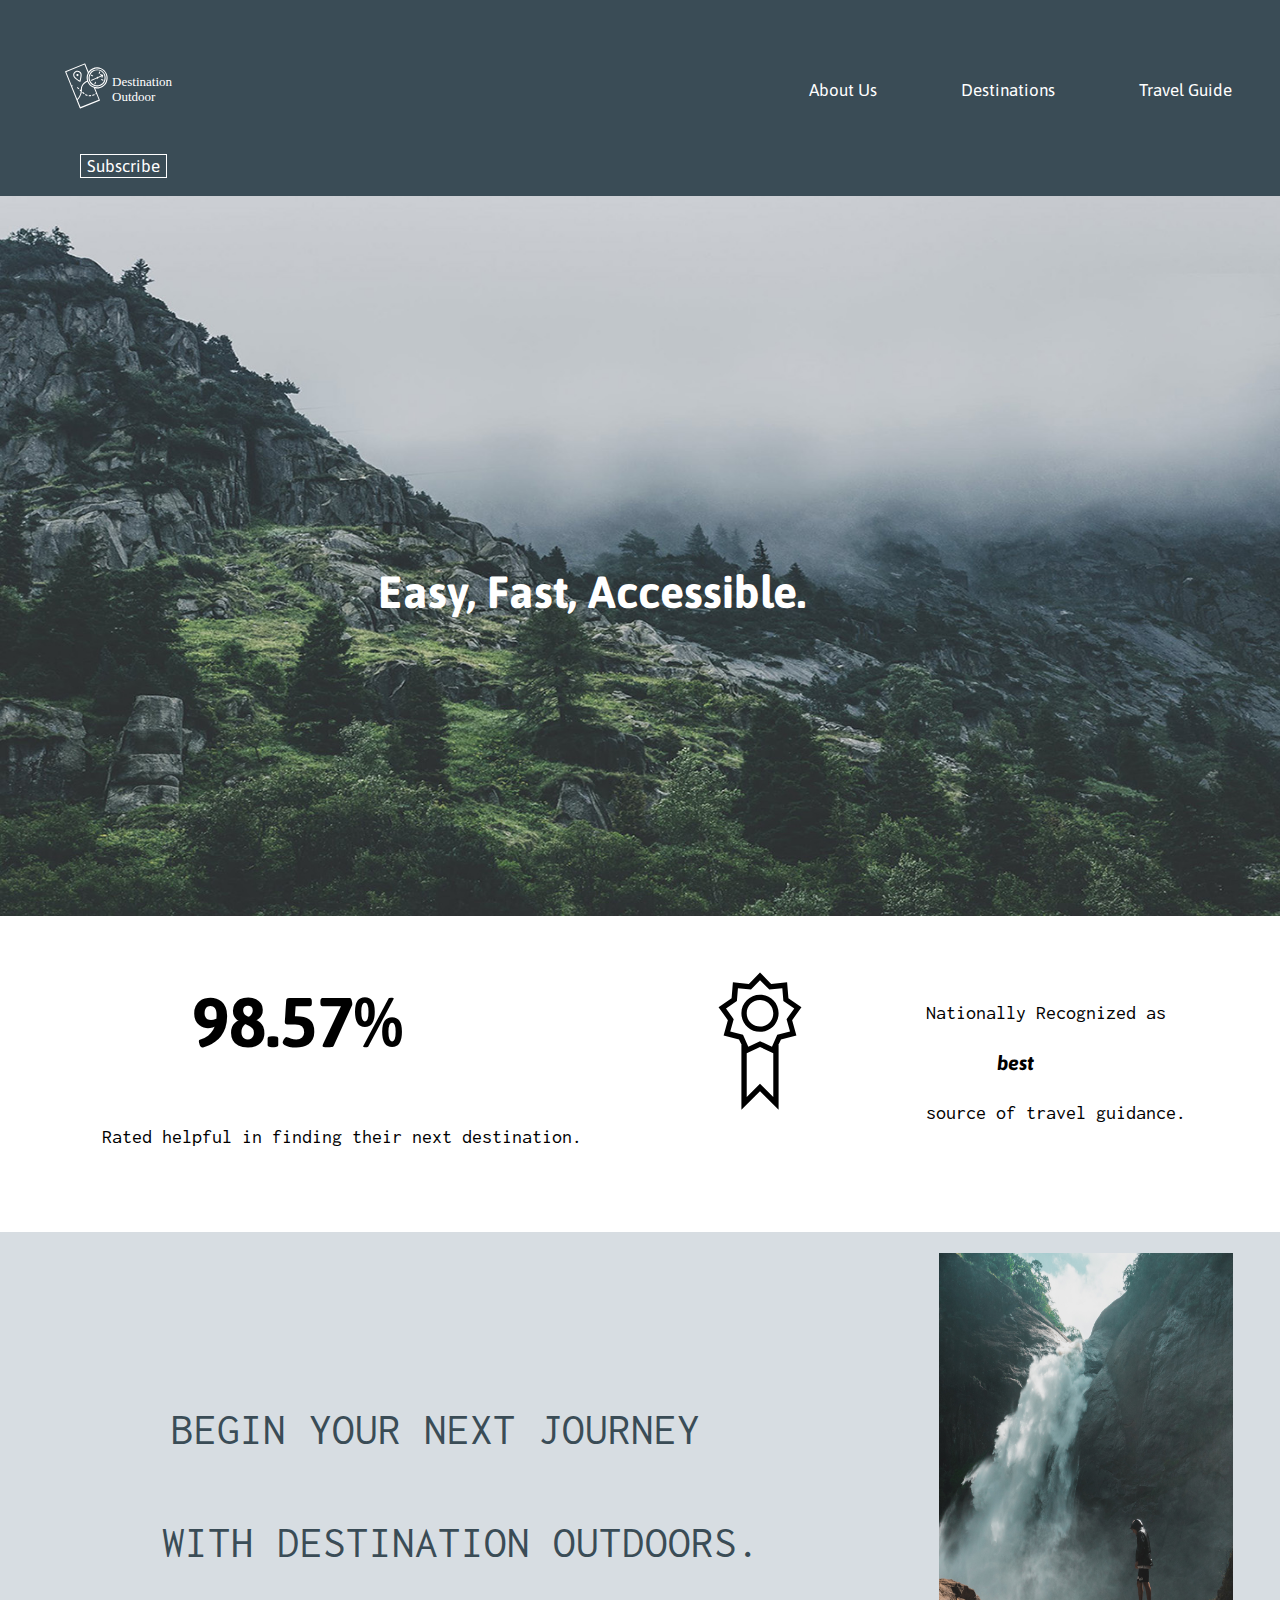
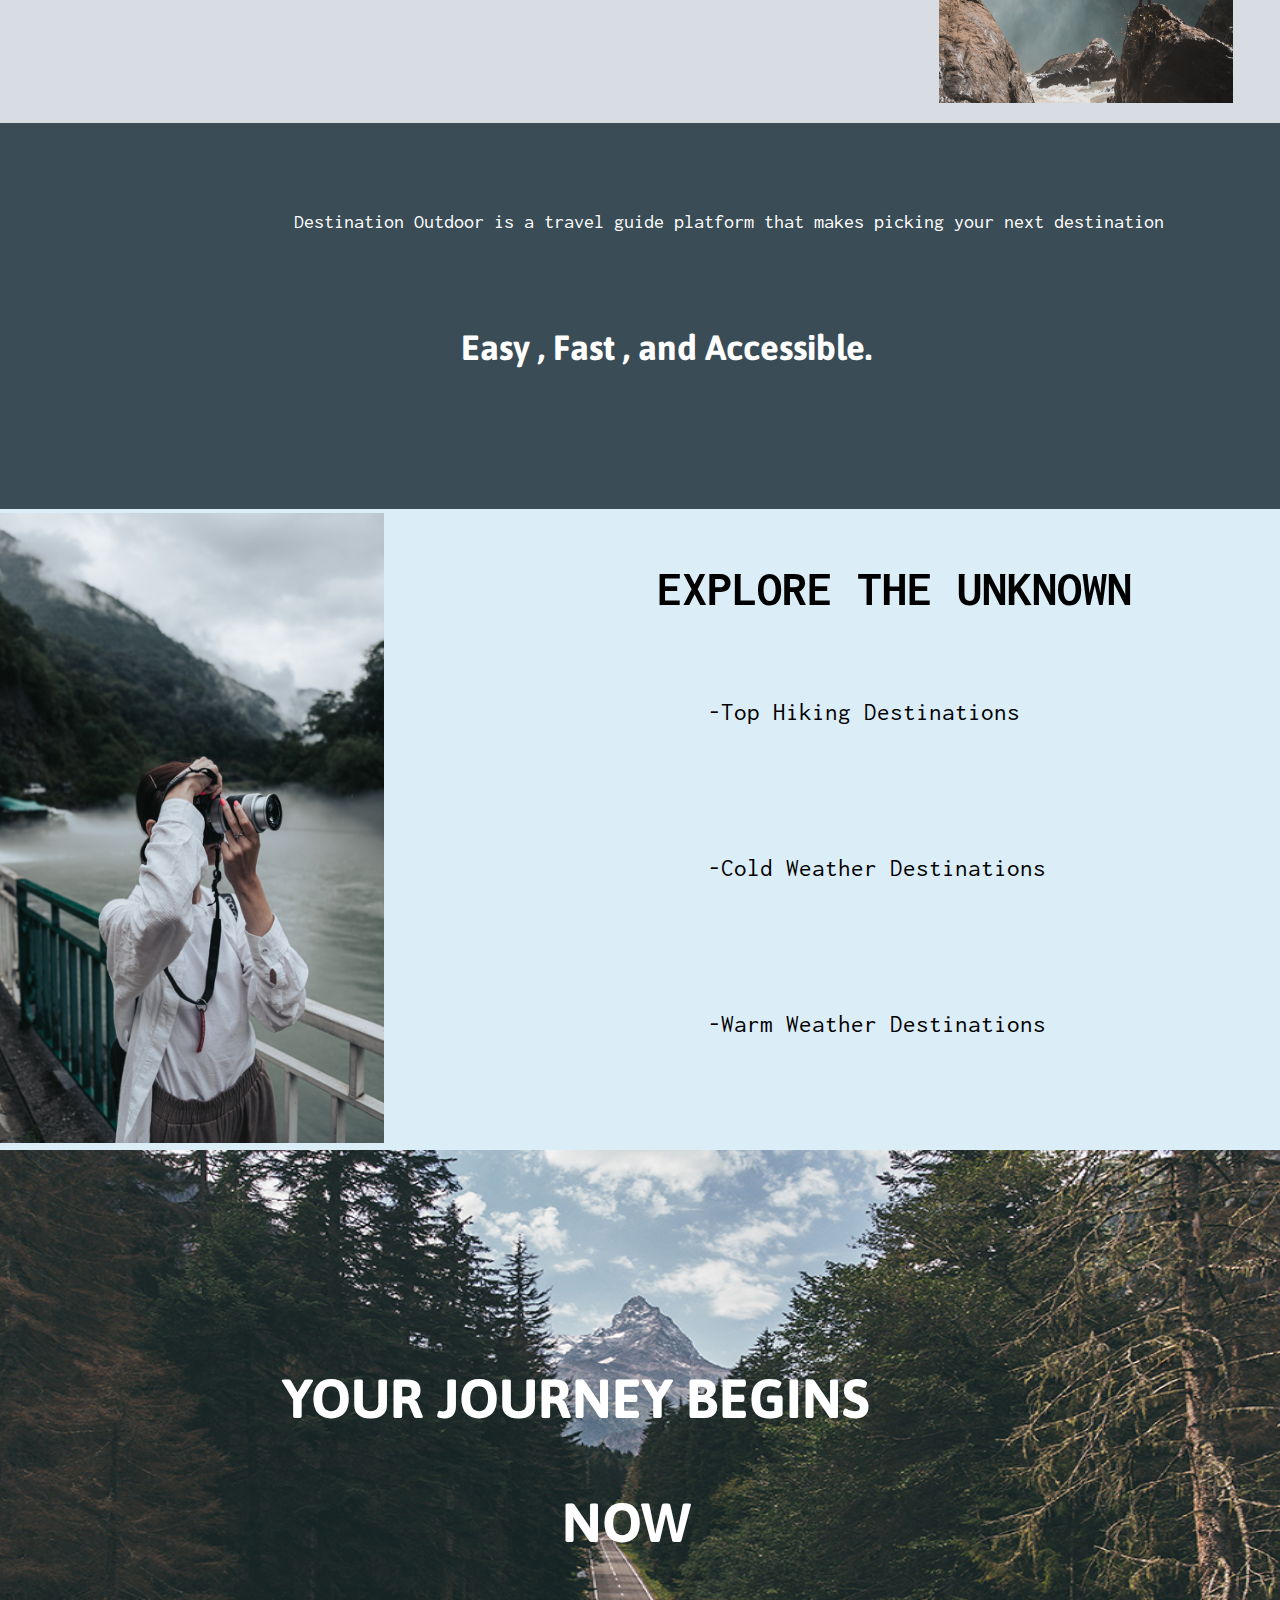
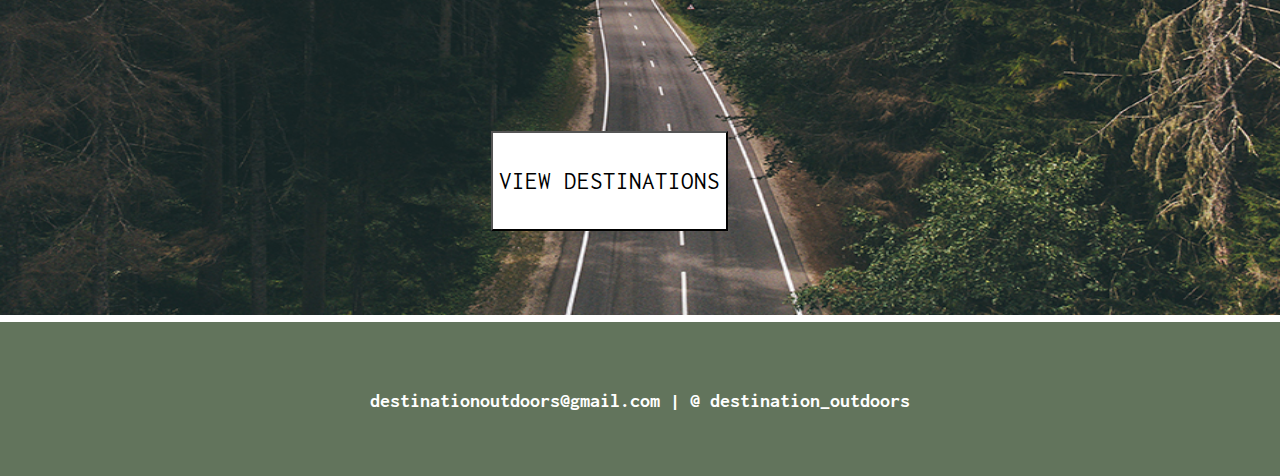
==== index.html @ 37fa3731 "Initial commit" ====
<!DOCTYPE html>
<html>
  <body>
<head>
    <meta charset="UTF-8"> 
    <title>Destination Outdoor</title>
    <link rel="stylesheet" href="style.css" type="text/css">
    <meta name="INDEX" content="INDEX,FOLLOW">
    <meta name="description" content="Lehigh University DES 070 Web Design I">
    <meta name="viewport" content="width=device-width, initial-scale=1">
    <link rel="shortcut icon" href="favicon.ico" type="image/x-icon">
    <link rel="icon" href="favicon.ico" type="image/x-icon">

    <link rel="preconnect" href="https://fonts.googleapis.com"> 
    <link rel="preconnect" href="https://fonts.gstatic.com" crossorigin> 
    <link href="https://fonts.googleapis.com/css2?family=Asap:wght@500&display=swap" rel="stylesheet">

    <link rel="preconnect" href="https://fonts.googleapis.com"> 
    <link rel="preconnect" href="https://fonts.gstatic.com" crossorigin> 
    <link href="https://fonts.googleapis.com/css2?family=Asap:wght@500&family=Inconsolata:wght@200;300;400&display=swap" rel="stylesheet">


</head>
<div class= "parental">
  <div class="nav-text">
    <nav>
    <ul>
  <img class="logo-img" src="img/LOGO_MAIN.svg" width="130" height="130" ALT="align box" ALIGN=CENTER > 
  <li class="About"></li><a href="#">About Us</a>
<a href="#">Destinations</a>
<a href="#">Travel Guide</a>
<a href="#"><button>Subscribe</button></a>
</ul>
</nav>
</div>
<div class="image">
  <img src="img/background_idk.jpg" class="hope">
<div class="text"><b>Easy, Fast, Accessible.</b>
</div>
</div>
<div class="white">
<div class="left">
<div class="percent"><h1>98.57%</h1></div>
<div class="type1">Rated helpful in finding their next destination.</div>
</div>
</div>
<div class="white2">
<div class="right">
<div class="ribbon">
  <img src="img/award_homepage.svg">
</div>
</div>

</div>
<div class="white3">
  <div class="superright">
  <div class="type3">
<p>Nationally Recognized as</p> 
</div>
<div class="type4">
<b><i>best</i></b>
</div>
<div class="type5">
<p>source of travel guidance.</p>
</div>
  
  </div>
  
  </div>
  <div class="phase5">
    <div class="positionguy2">
      <div class="fancytext">
   <p>BEGIN YOUR NEXT JOURNEY</p>
   </div>
   <div class="fancytext2">
  <p>WITH DESTINATION OUTDOORS.</p>
   </div>
  
   </div>
   

      </div>
      <div class="phase6">
        <div class="positionguy3">
          <div class="hiker">
            <img src="img/homefirstresize.jpg" class="ouch">
          </div>
        </div>
        
            </div>
   
            <div class="bluebar">
              <div class="positionguy1">
              <div class="type6">
              <p>Destination Outdoor is a travel guide platform that makes picking your next destination</p>
              </div>
              <div class="type7">
               <b>Easy , Fast , and Accessible. </b>
              </div>
               
              </div>
               
              </div>
  
  <div class="phase7">
<div class="manphoto">
<div class="actualpic" >
<img src="img/home_pic_threeresize.jpg" class="oop">
</div>
</div>

  </div>
  <div class="phase8">
  <div class="positionguy4">
  <div class="somemoretext">
<b>EXPLORE THE UNKNOWN</b>
  </div>
  <div class="somemoretext2">
    <p>-Top Hiking Destinations</p>
  </div>
  <div class="somemoretext3">
    <p>-Cold Weather Destinations</p>
  </div>
  <div class="somemoretext4">
    <p>-Warm Weather Destinations</p>
  </div>
  </div>
  </div>
  <div class="phase9">
    <img src="img/home_imagefourresize.jpg" class="thissucks">
  <div class="type9"><b>YOUR JOURNEY BEGINS</b>
  </div>
  <div class="type10"><b>NOW</b></div>
  <div class="type11">
    <a href="#"><button><p>VIEW DESTINATIONS</p></button></a>
  </div>
  </div>
  <div class="lastblock">
  <div class="positionguy5">
  <div class="lasttext">
    <b>destinationoutdoors@gmail.com | @ destination_outdoors</b>

  </div>
  </div>
  </div>

</div>

  






</body>
</html>
---- style.css ----
body{
  margin: 0;
    padding: 0;
    line-height: 1.5;
    }
    
/* Navigation */
.parental{
display: grid;
grid-template-columns: 1fr 1fr 1fr 1fr 1fr 1fr ;
grid-template-rows: .1fr .3fr .4fr .5fr .5fr .5fr .4fr .2fr  ;
}

.nav-text{
grid-column: 1/7;
background:#3A4C56;
}
.logo-img{
width: 10%;
height:10%;
padding-left: 2%;
}
.About{
padding-left: 40%;
list-style-type: none;
display: inline-block;



}
.nav-text button{
  font-family: 'Asap', sans-serif;
  font-size: 17px;
  color: #ffff;
  background-color: transparent;
  border: 1px solid #ffff;
}
li,a{
  font-family: 'Asap', sans-serif;
  font-size: 17px;
  color: #ffff;
  text-decoration: none;
  margin:2.5rem;
  
}
 ul li{
  display: inline-block;
  list-style-type: none;
 
}
/* Navigation END*/
.image{
  grid-column: 1/7;
 position: relative;
 
}
.hope{
width: 100vw;
height: 80vh;
position: relative;
left: 0px;
right: 0px;
z-index: -1;
}
.text{
  font-family: 'Asap', sans-serif;
  font-size: 45px;
  color: #ffff;
 position: absolute;
 top: 50%;
 bottom: 50%;
right: 37%;
padding-top:-10%;
}
.white{
background-color:#ffff;
grid-column: 1/4;
padding-bottom: 3%;
}
.left{
  color: black;
}
.percent{
  font-size: 35px;
  font-family:'Asap', sans-serif;
  padding-left: 30%;
}
.type1{
font-size: 20px;
font-family: 'Asap', sans-serif;
font-family: 'Inconsolata', monospace;
padding-left: 16%;

}
.white2{
  grid-column: 4/5;
}
.right{
  padding-top: 5%;
  padding-left: 10%;

}
.ribbon{
  width: 170px;
  height: 170px;
  padding-top: 11%;
  padding-left: 7%;
 
}
.white3{
  grid-column: 5/7;
}
.superright{
padding-top: 13%;
padding-left: 17%;
}
.type3{
  color: black;
 font-size: 20px;
font-family: 'Asap', sans-serif;
font-family: 'Inconsolata', monospace;

}
.type4{
  color: black;
  font-size: 20px;
  font-family: 'Asap', sans-serif;
  padding-left: 20%;

}
.type5{
  color: black;
 font-size: 20px;
font-family: 'Asap', sans-serif;
font-family: 'Inconsolata', monospace;
}

  .phase5{
  grid-column: 1/5;
  background-color: #D7DDE2;
  padding-bottom:1%;
  }
  .positionguy2{
    padding-top: 14%;
  }
  .fancytext{
color: #3A4C56;
font-size: 45px;
  font-family: 'Asap', sans-serif;
  font-family: 'Inconsolata', monospace;
  padding-left: 20%;

  }
 .fancytext2{
  color: #3A4C56;
  font-size: 45px;
    font-family: 'Asap', sans-serif;
    font-family: 'Inconsolata', monospace;
    padding-left: 19%;

 }
 .phase6{
grid-column: 5/7;
background-color: #D7DDE2;
 }
 .positionguy3{
max-height: 100%;
padding-top: 5%;


 }
 .ouch{
 height: 50vh;  
 width:23vw;
 padding-left: 20%;
 padding-bottom: 3%;
 }
 .bluebar{
  grid-column: 1/7;
  background-color: #3A4C56;
  padding-bottom:5%;
 }
 .positionguy1{
  color: #ffff;
  
  
 }
 .type6{
 padding-left: 23%;
 padding-top: 5%;
 font-size: 20px;
 font-family: 'Asap', sans-serif;
 font-family: 'Inconsolata', monospace;
  
 }
 .type7{
  padding-left: 36%;
  padding-top: 5%;
  font-size: 35px;
  font-family: 'Asap', sans-serif;
  }
  .phase7{
  grid-column: 1/3;
  background-color: #DBEDF7;
  padding-top: 1%;
  }

 .oop{
height:70vh;
width: 30vw;
 
 }
 .phase8{
background-color: #DBEDF7;
grid-column: 3/7;
 }
 .positionguy4{
padding-top: 5%;

 }
 .somemoretext{
  font-size: 50px;
  font-family: 'Asap', sans-serif;
  font-family: 'Inconsolata', monospace;
  color: black;
  padding-left: 27%;
  padding-bottom: 5%;

 }
 .somemoretext2{
  font-size: 25px;
  font-family: 'Asap', sans-serif;
  font-family: 'Inconsolata', monospace;
  color: black;
  padding-left: 33%;
  padding-bottom: 8%;

 }
 .somemoretext3{
  font-size: 25px;
  font-family: 'Asap', sans-serif;
  font-family: 'Inconsolata', monospace;
  color: black;
  padding-left: 33%;
  padding-bottom: 8%;
  

 }
 .somemoretext4{
  font-size: 25px;
  font-family: 'Asap', sans-serif;
  font-family: 'Inconsolata', monospace;
  color: black;
  padding-left: 33%;


 }
 .phase9{
grid-column: 1/7;
position: relative;
 }
.thissucks{
    width: 100vw;
    height: 85vh;
    position: relative;
    left: 0px;
    right: 0px;
    z-index: -1;

}
.type9{
  font-family: 'Asap', sans-serif;
  font-size: 55px;
  color: #ffff;
 position: absolute;
 top: 27%;
 bottom: 50%;
right:32%;
padding-top:-10%;
}
.type10{
  font-family: 'Asap', sans-serif;
  font-size: 55px;
  color: #ffff;
 position: absolute;
 top: 43%;
 bottom: 50%;
right:46%;
padding-top:-10%;
}
.type11{
  font-family: 'Asap', sans-serif;
  font-size: 55px;
  color: #0000;
 position: absolute;
 top: 75%;
 bottom: 60%;
right:40%;
padding-top:-10%;
}
.phase9 button{
  font-family: 'Asap', sans-serif;
  font-family: 'Inconsolata', monospace;
  font-size: 25px;
  background-color: #ffff;
  height: 100px;
  

}
.lastblock{
  grid-column: 1/7;
background-color: #62745C;

}
.positionguy5{
text-align: center;
padding-top: 5%;

}
.lasttext{
  color:#ffff;
 font-size: 20px;
font-family: 'Asap', sans-serif;
font-family: 'Inconsolata', monospace;

}
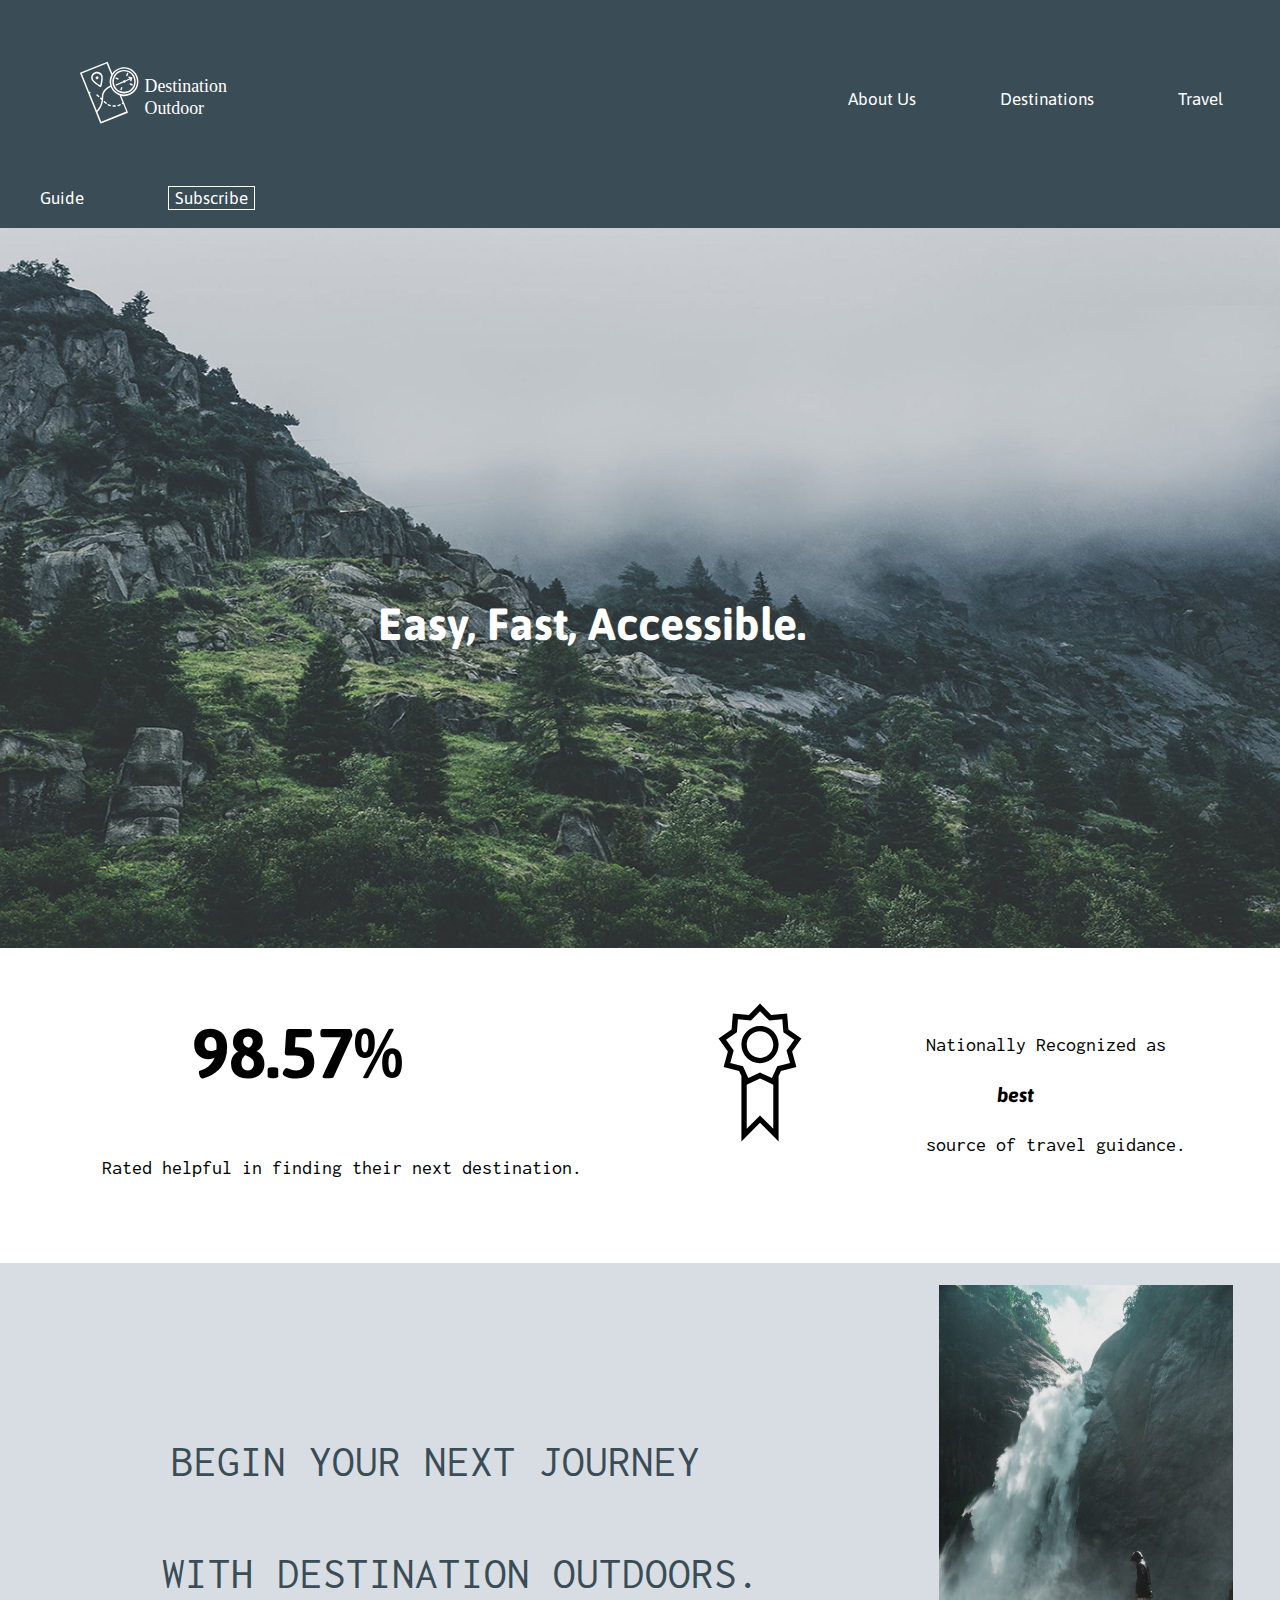
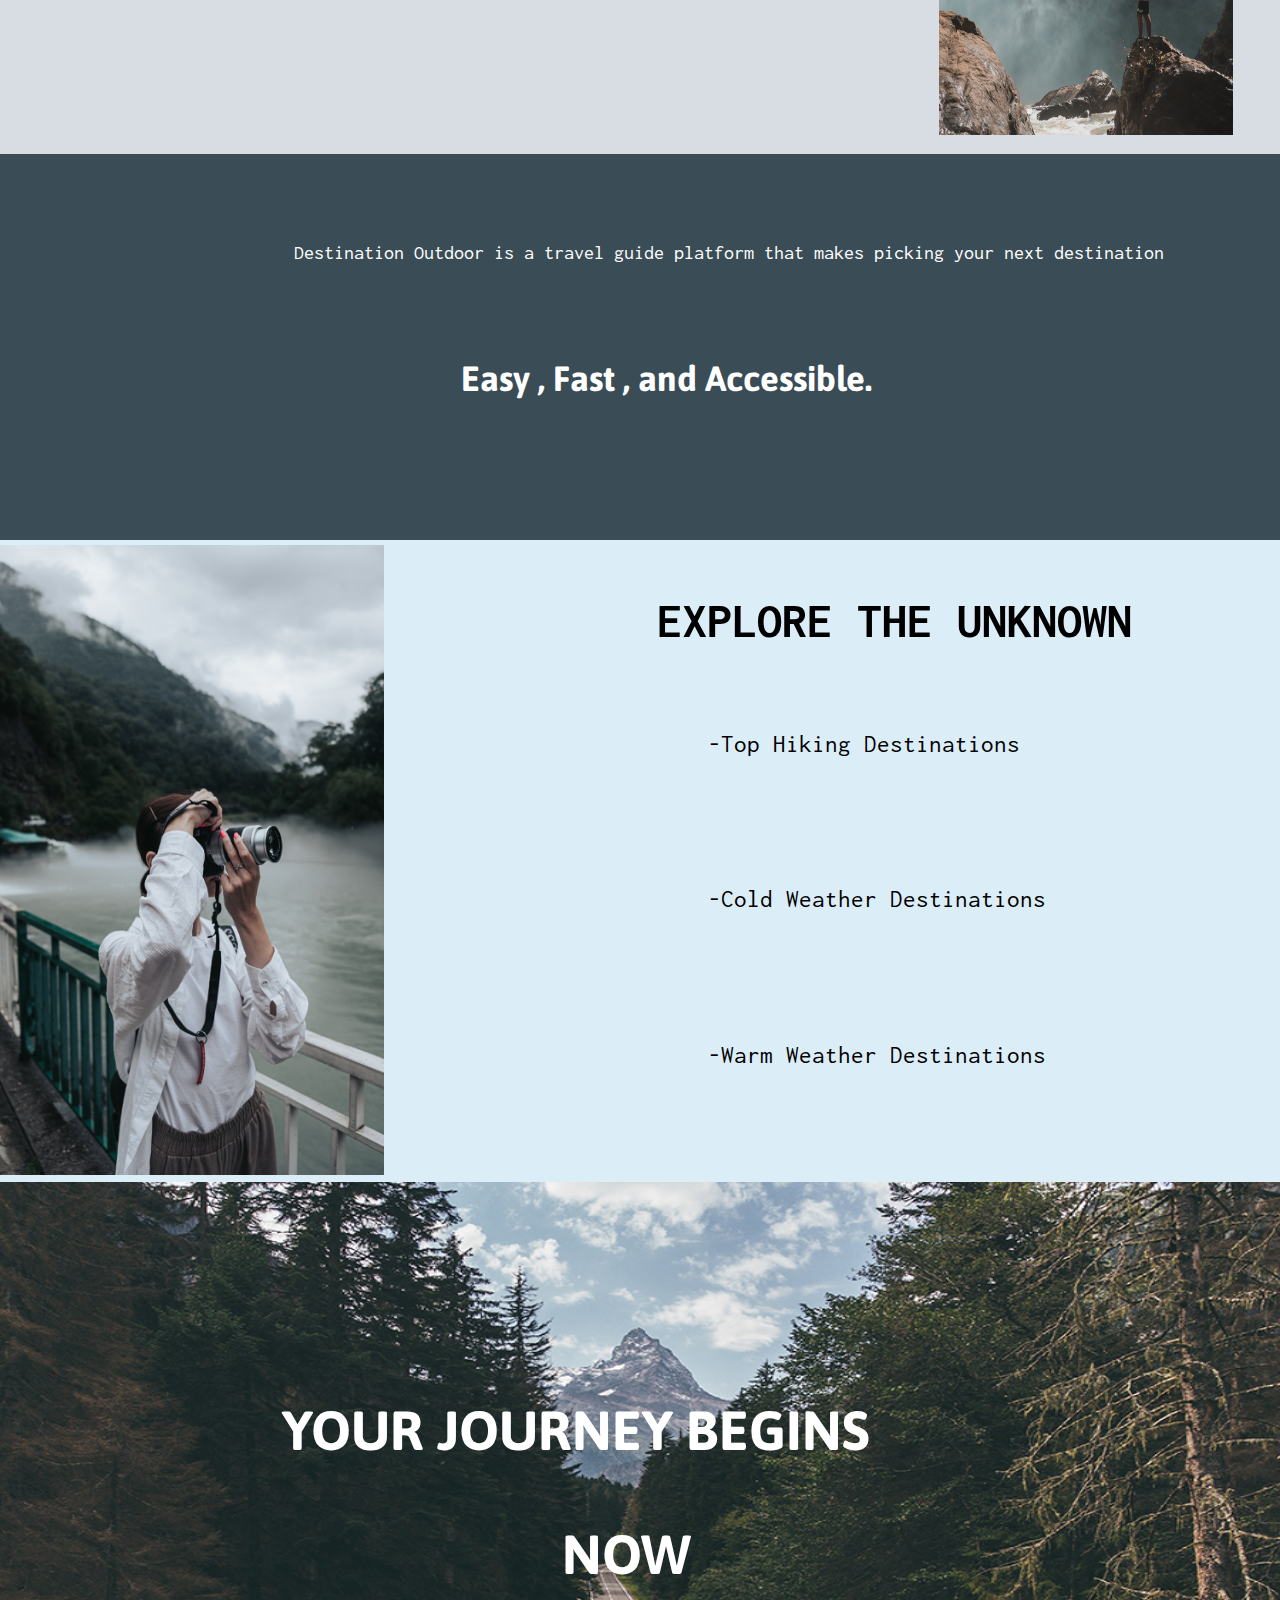
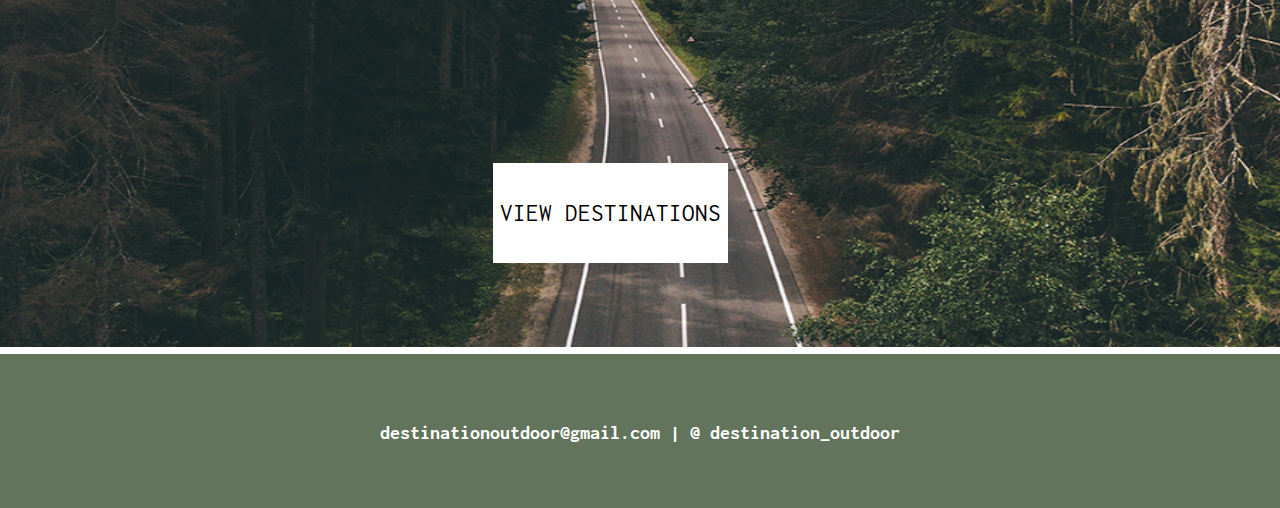
==== commit bf85a589: "changes1" ====
--- a/index.html
+++ b/index.html
@@ -25,11 +25,11 @@
   <div class="nav-text">
     <nav>
     <ul>
-  <img class="logo-img" src="img/LOGO_MAIN.svg" width="130" height="130" ALT="align box" ALIGN=CENTER > 
-  <li class="About"></li><a href="#">About Us</a>
-<a href="#">Destinations</a>
-<a href="#">Travel Guide</a>
-<a href="#"><button>Subscribe</button></a>
+  <a href="index.html"><img src=img/LOGO_MAIN.svg width="170" height="170" ALT="align box" ALIGN=CENTER > 
+  <li class="About"></li><a href="page2.html">About Us</a>
+<a href="page3.html">Destinations</a>
+<a href="page4.html">Travel Guide</a>
+<a href="zjw320@lehigh.edu"><button>Subscribe</button></a>
 </ul>
 </nav>
 </div>
@@ -132,13 +132,13 @@
   </div>
   <div class="type10"><b>NOW</b></div>
   <div class="type11">
-    <a href="#"><button><p>VIEW DESTINATIONS</p></button></a>
+    <a href="https://www.nationalgeographic.com/travel/article/best-of-the-world-2021"><button><p>VIEW DESTINATIONS</p></button></a>
   </div>
   </div>
   <div class="lastblock">
   <div class="positionguy5">
   <div class="lasttext">
-    <b>destinationoutdoors@gmail.com | @ destination_outdoors</b>
+    <b>destinationoutdoor@gmail.com | @ destination_outdoor</b>
 
   </div>
   </div>
--- a/style.css
+++ b/style.css
@@ -8,7 +8,7 @@
 .parental{
 display: grid;
 grid-template-columns: 1fr 1fr 1fr 1fr 1fr 1fr ;
-grid-template-rows: .1fr .3fr .4fr .5fr .5fr .5fr .4fr .2fr  ;
+grid-template-rows:.1fr .3fr .4fr .5fr .5fr .5fr .4fr .2fr  ;
 }
 
 .nav-text{
@@ -21,7 +21,7 @@
 padding-left: 2%;
 }
 .About{
-padding-left: 40%;
+padding-left: 35%;
 list-style-type: none;
 display: inline-block;
 
@@ -304,13 +304,14 @@
   font-size: 25px;
   background-color: #ffff;
   height: 100px;
+  border: 1px solid #ffff;
+  
   
 
 }
 .lastblock{
   grid-column: 1/7;
 background-color: #62745C;
-
 }
 .positionguy5{
 text-align: center;
@@ -323,4 +324,872 @@
 font-family: 'Asap', sans-serif;
 font-family: 'Inconsolata', monospace;
 
-}+}
+
+
+/* PAGE 2*/
+
+.parental2{
+  display: grid;
+  grid-template-columns: 1fr 1fr 1fr 1fr 1fr 1fr ;
+  grid-template-rows: .1fr .5fr .5fr .5fr .5fr .5fr .5fr .5fr .5fr;
+  }
+  .nav-two{
+    grid-column: 1/7;
+    background:#3A4C56;
+    }
+    .logo-cool{
+    width: 10%;
+    height:10%;
+    padding-left: 2%;
+    }
+    .Awesome{
+    padding-left: 35%;
+    list-style-type: none;
+    display: inline-block;
+    
+    
+    
+    }
+    .nav-two button{
+      font-family: 'Asap', sans-serif;
+      font-size: 17px;
+      color: #ffff;
+      background-color: transparent;
+      border: 1px solid #ffff;
+    }
+    li,a{
+      font-family: 'Asap', sans-serif;
+      font-size: 17px;
+      color: #ffff;
+      text-decoration: none;
+      margin:2.5rem;
+      
+    }
+     ul li{
+      display: inline-block;
+      list-style-type: none;
+     
+    }
+  
+.whitebox2{
+grid-column: 1/7;
+
+}
+.yoo{
+text-align: center;
+padding-top: 5%;
+color: black;
+font-size: 45px;
+padding-top: 7%;
+font-family: 'Asap', sans-serif;
+
+}
+.graybox2{
+grid-column: 1/6;
+background-color: #D7DDE2;
+
+}
+.cooltype{
+  font-family: 'Asap', sans-serif;
+  font-family: 'Inconsolata', monospace;
+  font-size: 35px;
+padding-top: 15%;
+}
+.ct1{
+text-align: center;
+
+}
+.ct2{
+  text-align: center;
+
+
+}
+.backpackdude{
+  padding-top: 2%;
+grid-column: 6/7;
+background-color: #D7DDE2;
+}
+.resize1{
+  width: 27vw;
+  height: 59vh;
+
+}
+.bob{
+  grid-column: 1/4;
+  background-color: #3A4C56;
+}
+.dude{
+padding-top: 1%;
+padding-left: 1%;
+}
+.resize2{
+  width: 35vw;
+  height: 40vh;
+
+}
+.bluenexttobob{
+grid-column: 4/7;  
+background-color: #3A4C56;
+text-align: center;
+padding-top: 13%;
+font-family: 'Asap', sans-serif;
+font-family: 'Inconsolata', monospace;
+}
+.typo2{
+  color: #ffff;
+  font-size: 25px;
+
+
+
+}
+.wordone{
+grid-column: 1/3;
+
+}
+.ideaicon{
+width: 150px;
+height:150px;
+padding-left: 30%;
+padding-top: 5%;
+}
+.idea{
+  font-family: 'Asap', sans-serif;
+  font-size: 35px;
+  padding-left: 18%;
+}
+.wordtwo{
+  grid-column: 3/5;
+  
+  }
+  .mapicon{
+    width: 150px;
+    height:150px;
+    padding-left: 45%;
+    padding-top: 5%; 
+  }
+  .check{
+    font-family: 'Asap', sans-serif;
+    font-size: 35px;
+    padding-left: 25%;
+
+  }
+  .wordthree{
+    grid-column: 5/7;
+    padding-bottom: 3%;
+    }
+    .guideicon{
+      width: 150px;
+      height:150px;
+      padding-left: 50%;
+      padding-top: 5%; 
+    }
+    .guide{
+      font-family: 'Asap', sans-serif;
+      font-size: 35px;
+      padding-left: 35%;
+    }
+    .bluething{
+background-color: #DBEDF7;
+grid-column: 1/7;
+
+    }
+    .bluetype{
+color:#3A4C56;
+font-family: 'Asap', sans-serif;
+text-align: center;
+padding-top: 8%;
+font-size: 30px;
+    }
+    .feet{
+      grid-column: 1/4;
+      background-color: #D7DDE2;
+    }
+    .resize3{
+    padding-top: 2%;
+width:25vw;
+height:50vh;
+    }
+    .restofgray{
+    grid-column: 4/7;  
+    background-color: #D7DDE2;
+    }
+    .textlit1{
+      font-family: 'Asap', sans-serif;
+      font-size: 40px;
+      color: black;
+      padding-top: 5%;
+      padding-left: 15%;
+      padding-bottom: 2%;
+    }
+    .textlit2{
+      font-family: 'Asap', sans-serif;
+      font-family: 'Inconsolata', monospace;
+      font-size: 40px;
+      color: black;
+      padding-top: 5%;
+      padding-left: 13%;
+      padding-bottom: 5%;
+    }
+    .textlit3{
+      font-family: 'Asap', sans-serif;
+      font-family: 'Inconsolata', monospace;
+      font-size: 30px;
+      color: black;
+      padding-top: 5%;
+      padding-left: 18%;
+    }
+   .phase10{
+grid-column: 1/7;
+font-family: 'Asap', sans-serif;
+font-size: 50px;
+color: #ffff;
+padding-left: 27%;
+   }
+   .ok{
+    width: 100vw;
+    height: 80vh;
+    position: absolute;
+    left: 0px;
+    right: 0px;
+    z-index: -1;
+   }
+   .button4{
+grid-column: 1/7;
+padding-left: 43%;
+padding-top: 20%;
+padding-bottom: 1%;
+
+   }
+   .button4 button{
+    font-family: 'Asap', sans-serif;
+    font-family: 'Inconsolata', monospace;
+    font-size: 25px;
+    background-color: #ffff;
+    height: 100px;
+    border: 1px solid #ffff;
+
+   
+   }
+  
+   .lastblock2{
+    grid-column: 1/7;
+  background-color: #62745C;
+  
+  }
+  .positionguy55{
+  text-align: center;
+  padding-top: 5%;
+  padding-bottom: 3%;
+  
+  }
+  .lasttext2{
+    color:#ffff;
+   font-size: 20px;
+  font-family: 'Asap', sans-serif;
+  font-family: 'Inconsolata', monospace;
+  
+  }
+
+
+
+
+  /* PAGE 3*/
+
+
+  .parental3{
+    display: grid;
+    grid-template-columns: 1fr 1fr 1fr 1fr 1fr 1fr ;
+    grid-template-rows:.1fr .6fr .5fr .9fr 1fr .8fr .7fr .5fr .5fr;
+    }
+    
+  /* Navigation */
+  
+  .nav-text3{
+  grid-column: 1/7;
+  background:#3A4C56;
+  }
+  .logo-img3{
+  width: 10%;
+  height:10%;
+  padding-left: 2%;
+  }
+  .About2{
+  padding-left: 35%;
+  list-style-type: none;
+  display: inline-block;
+  
+  
+  
+  }
+  .nav-text3 button{
+    font-family: 'Asap', sans-serif;
+    font-size: 17px;
+    color: #ffff;
+    background-color: transparent;
+    border: 1px solid #ffff;
+  }
+  li,a{
+    font-family: 'Asap', sans-serif;
+    font-size: 17px;
+    color: #ffff;
+    text-decoration: none;
+    margin:2.5rem;
+    
+  }
+   ul li{
+    display: inline-block;
+    list-style-type: none;
+   
+  }
+  .whitebox3{
+    grid-column: 1/7;
+    
+    }
+    .YO{
+    text-align: center;
+    padding-top: 5%;
+    color: black;
+    font-size: 45px;
+    padding-top: 7%;
+    font-family: 'Asap', sans-serif;
+    
+    }
+  .many1{
+grid-column: 1/4;
+background-color: #DBEDF7;
+  }
+  .sizehelp1{
+width:50vw;
+height:50vh;
+
+  }
+  .many2{
+grid-column: 4/7;
+background-color: #DBEDF7;
+
+  }
+  .letters{
+    color: black;
+    font-family: 'Asap', sans-serif;
+    font-size: 45px;
+    text-align: center;
+padding-top: 30%;
+  }
+  .many3{
+
+grid-column: 1/4;
+background-color: #DBEDF7;
+  }
+  .letters2{
+    color: black;
+    font-family: 'Asap', sans-serif;
+    font-size: 45px;
+    text-align: center;
+padding-top: 25%;
+  }
+  .many4{
+    grid-column: 4/7;
+    background-color: #DBEDF7;
+  }
+  .sizehelp2{
+    width:50vw;
+    height:50vh;
+    
+      }
+      .many5{
+
+        grid-column: 1/4;
+        background-color: #DBEDF7;
+          }
+          .sizehelp3{
+            width:50vw;
+            height:50vh;
+            
+              }
+              .many6{
+                grid-column: 4/7;
+                background-color: #DBEDF7;
+                
+                  }
+                  .letters3{
+                    color: black;
+                    font-family: 'Asap', sans-serif;
+                    font-size: 55px;
+                    text-align: center;
+                padding-top: 30%;
+                  }
+.graybox3{
+grid-column: 1/2;
+background-color: #D7DDE2;
+}
+.positionguy7{
+padding-top: 50%;
+padding-left: 25%;
+
+}
+.actualicon{
+width:170px;
+height:170px;
+
+
+}
+.graybox4{
+grid-column: 2/7;
+background-color: #D7DDE2;
+}
+.cooltext{
+  color: black;
+  font-family: 'Asap', sans-serif;
+  font-size: 40px;
+  text-align: center;
+  padding-top: 3%;
+  padding-left: 10%;
+
+}
+.cooltext2{
+  color: black;
+  font-family: 'Asap', sans-serif;
+  font-family: 'Inconsolata', monospace;
+  font-size: 35px;
+  text-align: center;
+  padding-top: 2%;
+  padding-left: 15%;
+}
+.bluebox3{
+grid-column: 1/7;
+background-color: #DBEDF7;
+text-align: center;
+padding-top: 8%;
+}
+.typecool{
+color: black;
+  font-family: 'Asap', sans-serif;
+  font-size: 40px;
+}
+.many7{
+grid-column: 1/4;
+background-color: #ffff;
+}
+.resize4{
+width: 50vw;
+height: 50vh;
+
+}
+.many8{
+  grid-column: 4/7;
+  background-color: #ffff;
+}
+.cooltext3{
+  color: black;
+  font-family: 'Asap', sans-serif;
+  font-size: 35px;
+  text-align: center;
+  padding-top: 5%;
+
+}
+.cooltext4{
+  color: black;
+  font-family: 'Asap', sans-serif;
+  font-family: 'Inconsolata', monospace;
+  font-size: 23px;
+  text-align: center;
+  padding-top: 5%;
+
+}
+.cooltext5{
+
+padding-top: 10%;
+text-align: center;
+
+}
+.many8 button{
+  font-family: 'Asap', sans-serif;
+  font-size: 25px;
+  color: black;
+  background-color: #D7DDE2;
+  border: 1px solid black;
+}
+.many9{
+  grid-column: 1/4;
+  background-color: #ffff;
+}
+.cooltext6{
+  color: black;
+  font-family: 'Asap', sans-serif;
+  font-size: 35px;
+  text-align: center;
+  padding-top: 5%;
+
+}
+.cooltext7{
+  color: black;
+  font-family: 'Asap', sans-serif;
+  font-family: 'Inconsolata', monospace;
+  font-size: 23px;
+  text-align: center;
+  padding-top: 5%;
+
+}
+.cooltext8{
+  color: black;
+  font-family: 'Asap', sans-serif;
+  font-family: 'Inconsolata', monospace;
+  font-size: 23px;
+  text-align: center;
+  padding-top: 5%;
+
+}
+.many9 button{
+  font-family: 'Asap', sans-serif;
+  font-size: 25px;
+  color: black;
+  background-color: #D7DDE2;
+  border: 1px solid black;
+}
+.many10{
+grid-column:4/7 ;
+background-color: #ffff;
+}
+.resize5{
+width:50vw;
+height:50vh;
+
+}
+.many12{
+grid-column: 1/4;
+background-color: #ffff;
+}
+.resize6{
+  width:50vw;
+  height:50vh;
+  
+  }
+
+.many11{
+grid-column: 4/7;
+background-color: #ffff;
+
+}
+.cooltext9{
+  color: black;
+  font-family: 'Asap', sans-serif;
+  font-size: 35px;
+  text-align: center;
+  padding-top: 5%;
+
+}
+.cooltext10{
+  color: black;
+  font-family: 'Asap', sans-serif;
+  font-family: 'Inconsolata', monospace;
+  font-size: 23px;
+  text-align: center;
+  padding-top: 5%;
+  padding-bottom: 8%;
+
+}
+.cooltext11{
+  color: black;
+  font-family: 'Asap', sans-serif;
+  font-family: 'Inconsolata', monospace;
+  font-size: 23px;
+  text-align: center;
+  padding-top: 5%;
+
+}
+.many11 button{
+  font-family: 'Asap', sans-serif;
+  font-size: 25px;
+  color: black;
+  background-color: #D7DDE2;
+  border: 1px solid black;
+}
+
+.lastblock3{
+  grid-column: 1/7;
+background-color: #62745C;
+
+}
+.positionguy555{
+text-align: center;
+padding-top: 5%;
+padding-bottom: 3%;
+
+}
+.lasttext3{
+  color:#ffff;
+ font-size: 20px;
+font-family: 'Asap', sans-serif;
+font-family: 'Inconsolata', monospace;
+
+}
+  /* PAGE 4*/
+
+.parental4{
+  display: grid;
+  grid-template-columns: 1fr 1fr 1fr 1fr 1fr 1fr ;
+  grid-template-rows:.1fr .4fr .5fr .3fr .5fr .3fr .5fr;
+  }
+  
+  .nav-text4{
+  grid-column: 1/7;
+  background:#3A4C56;
+  }
+  .logo-img4{
+  width: 10%;
+  height:10%;
+  padding-left: 2%;
+  }
+  .About4{
+  padding-left: 35%;
+  list-style-type: none;
+  display: inline-block;
+  
+  
+  
+  }
+  .nav-text4 button{
+    font-family: 'Asap', sans-serif;
+    font-size: 17px;
+    color: #ffff;
+    background-color: transparent;
+    border: 1px solid #ffff;
+  }
+  li,a{
+    font-family: 'Asap', sans-serif;
+    font-size: 17px;
+    color: #ffff;
+    text-decoration: none;
+    margin:2.5rem;
+    
+  }
+   ul li{
+    display: inline-block;
+    list-style-type: none;
+   
+  }
+  /* Navigation END*/
+
+.whitebox4{
+grid-column: 1/7;
+}
+.lotsoftext1{
+  color: black;
+  font-family: 'Asap', sans-serif;
+  font-size: 45px;
+  text-align: center;
+  padding-top: 9%;
+
+}
+.lastbigpic{
+  grid-column: 1/7;
+
+}
+.resize7{
+width:100vw;
+height:85vh;
+position: relative;
+left: 0px;
+right: 0px;
+z-index: -1;
+
+}
+.moretext{
+  font-family: 'Asap', sans-serif;
+  font-size: 50px;
+  color: #ffff;
+ position: absolute;
+ top: 110%;
+ bottom: 50%;
+right: 37%;
+padding-right:45%;
+padding-left: 4%;
+
+}
+.step1{
+grid-column: 1/3;
+background-color: #3A4C56;
+}
+.one1{
+  font-family: 'Asap', sans-serif;
+  font-size: 55px;
+  color: #ffff;
+text-align: center;
+padding-top: 10%;
+padding-left: 20%;
+}
+.step1pt2{
+  grid-column: 3/7;
+background-color: #3A4C56;
+}
+.two2{
+  font-family: 'Asap', sans-serif;
+  font-family: 'Inconsolata', monospace;
+  font-size: 40px;
+  color: #ffff;
+text-align: center;
+padding-top: 11%;
+padding-right: 15%;
+}
+.graything{
+  grid-column: 1/3;
+  background-color: #D7DDE2;
+}
+.typewriter{
+  font-family: 'Asap', sans-serif;
+  color: black;
+  font-size: 40px;
+  padding-left: 30%;
+
+}
+.hand{
+width: 200px;
+height:200px;
+padding-left: 30%;
+padding-top: 3%;
+}
+.finishgraything{
+grid-column: 3/7;
+background-color: #D7DDE2;
+}
+.typewriter2{
+  padding-top: 5%;
+  font-family: 'Asap', sans-serif;
+  font-family: 'Inconsolata', monospace;
+  color: black;
+  font-size: 25px;
+  padding-left: 30%;
+
+}
+.step2{
+  grid-column: 1/3;
+  background-color: #3A4C56;
+  }
+  .red{
+    font-family: 'Asap', sans-serif;
+    font-size: 55px;
+    color: #ffff;
+  text-align: center;
+  padding-top: 10%;
+  padding-left: 20%;
+  }
+  .step22{
+    grid-column: 3/7;
+  background-color: #3A4C56;
+  }
+  .orange{
+    font-family: 'Asap', sans-serif;
+    font-family: 'Inconsolata', monospace;
+    font-size: 40px;
+    color: #ffff;
+  text-align: center;
+  padding-top: 11%;
+  padding-right: 15%;
+  }
+  .graything2{
+    grid-column: 1/3;
+    background-color: #D7DDE2;
+  }
+  .typewriter3{
+    font-family: 'Asap', sans-serif;
+    color: black;
+    font-size: 40px;
+    padding-left: 25%;
+    padding-top: 5%;
+  
+  }
+  .case{
+  width: 200px;
+  height:200px;
+  padding-left: 32%;
+  padding-top: 2%;
+ 
+  }
+  .finishgraything2{
+    grid-column: 3/7;
+    background-color: #D7DDE2;
+    }
+    .typewriter5{
+      padding-top: 7%;
+      font-family: 'Asap', sans-serif;
+      font-family: 'Inconsolata', monospace;
+      color: black;
+      font-size: 25px;
+      padding-left: 25%;
+    
+    }
+    .step3{
+      grid-column: 1/3;
+      background-color: #3A4C56;
+      }
+      .yellow{
+        font-family: 'Asap', sans-serif;
+        font-size: 55px;
+        color: #ffff;
+      text-align: center;
+      padding-top: 10%;
+      padding-left: 20%;
+      }
+      .step222{
+        grid-column: 3/7;
+      background-color: #3A4C56;
+      }
+      .green{
+        font-family: 'Asap', sans-serif;
+        font-family: 'Inconsolata', monospace;
+        font-size: 40px;
+        color: #ffff;
+      text-align: center;
+      padding-top: 11%;
+      padding-right: 15%;
+      }
+      .graything3{
+        grid-column: 1/3;
+        background-color: #D7DDE2;
+      }
+      .typewriter6{
+        font-family: 'Asap', sans-serif;
+        color: black;
+        font-size: 40px;
+        padding-left: 25%;
+        padding-top: 5%;
+      
+      }
+      .flight{
+      width: 200px;
+      height:200px;
+      padding-left: 32%;
+      padding-top: 2%;
+     
+      }
+      .finishgraything3{
+        grid-column: 3/7;
+        background-color: #D7DDE2;
+        }
+        .typewriter7{
+          padding-top: 4%;
+          font-family: 'Asap', sans-serif;
+          font-family: 'Inconsolata', monospace;
+          color: black;
+          font-size: 25px;
+          padding-left: 25%;
+        
+        }
+        .lastblock4{
+          grid-column: 1/7;
+        background-color: #62745C;
+        
+        }
+        .positionguy5555{
+        text-align: center;
+        padding-top: 5%;
+        padding-bottom: 3%;
+        
+        }
+        .lasttext4{
+          color:#ffff;
+         font-size: 20px;
+        font-family: 'Asap', sans-serif;
+        font-family: 'Inconsolata', monospace;
+        }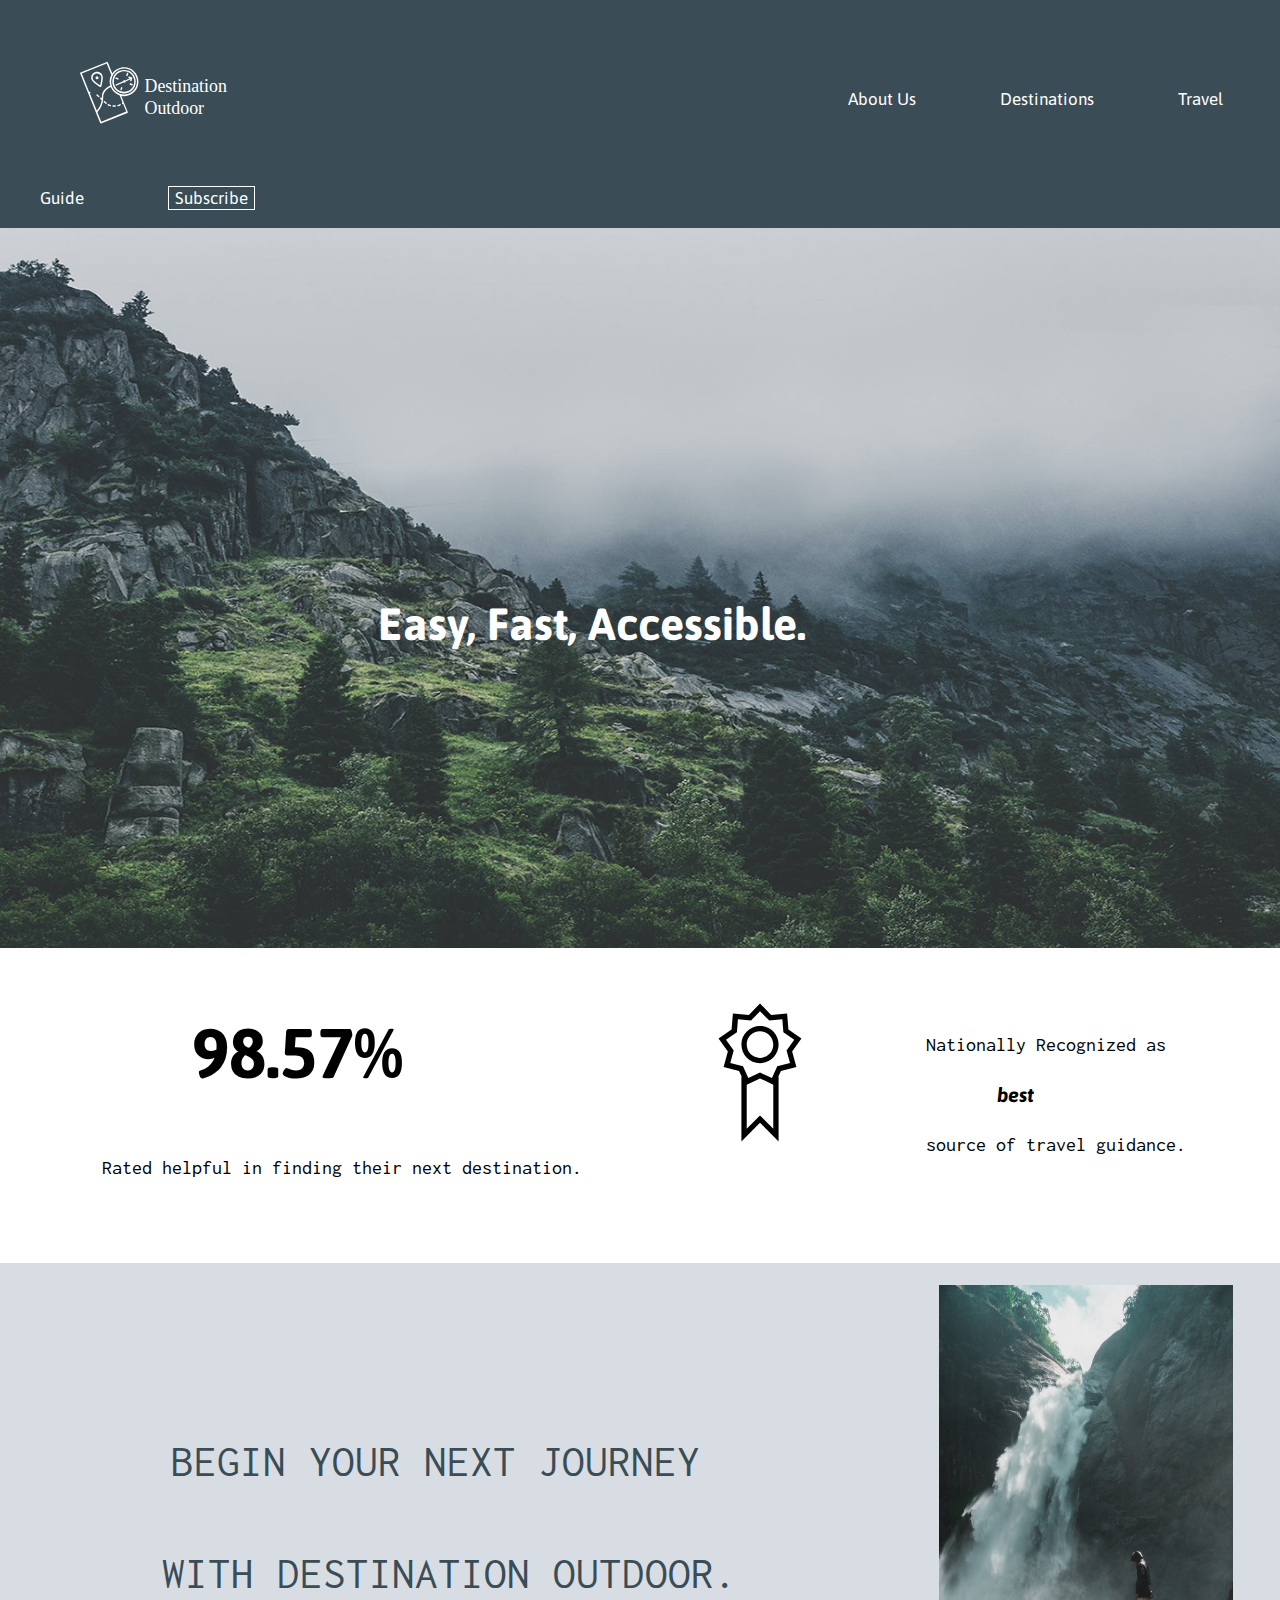
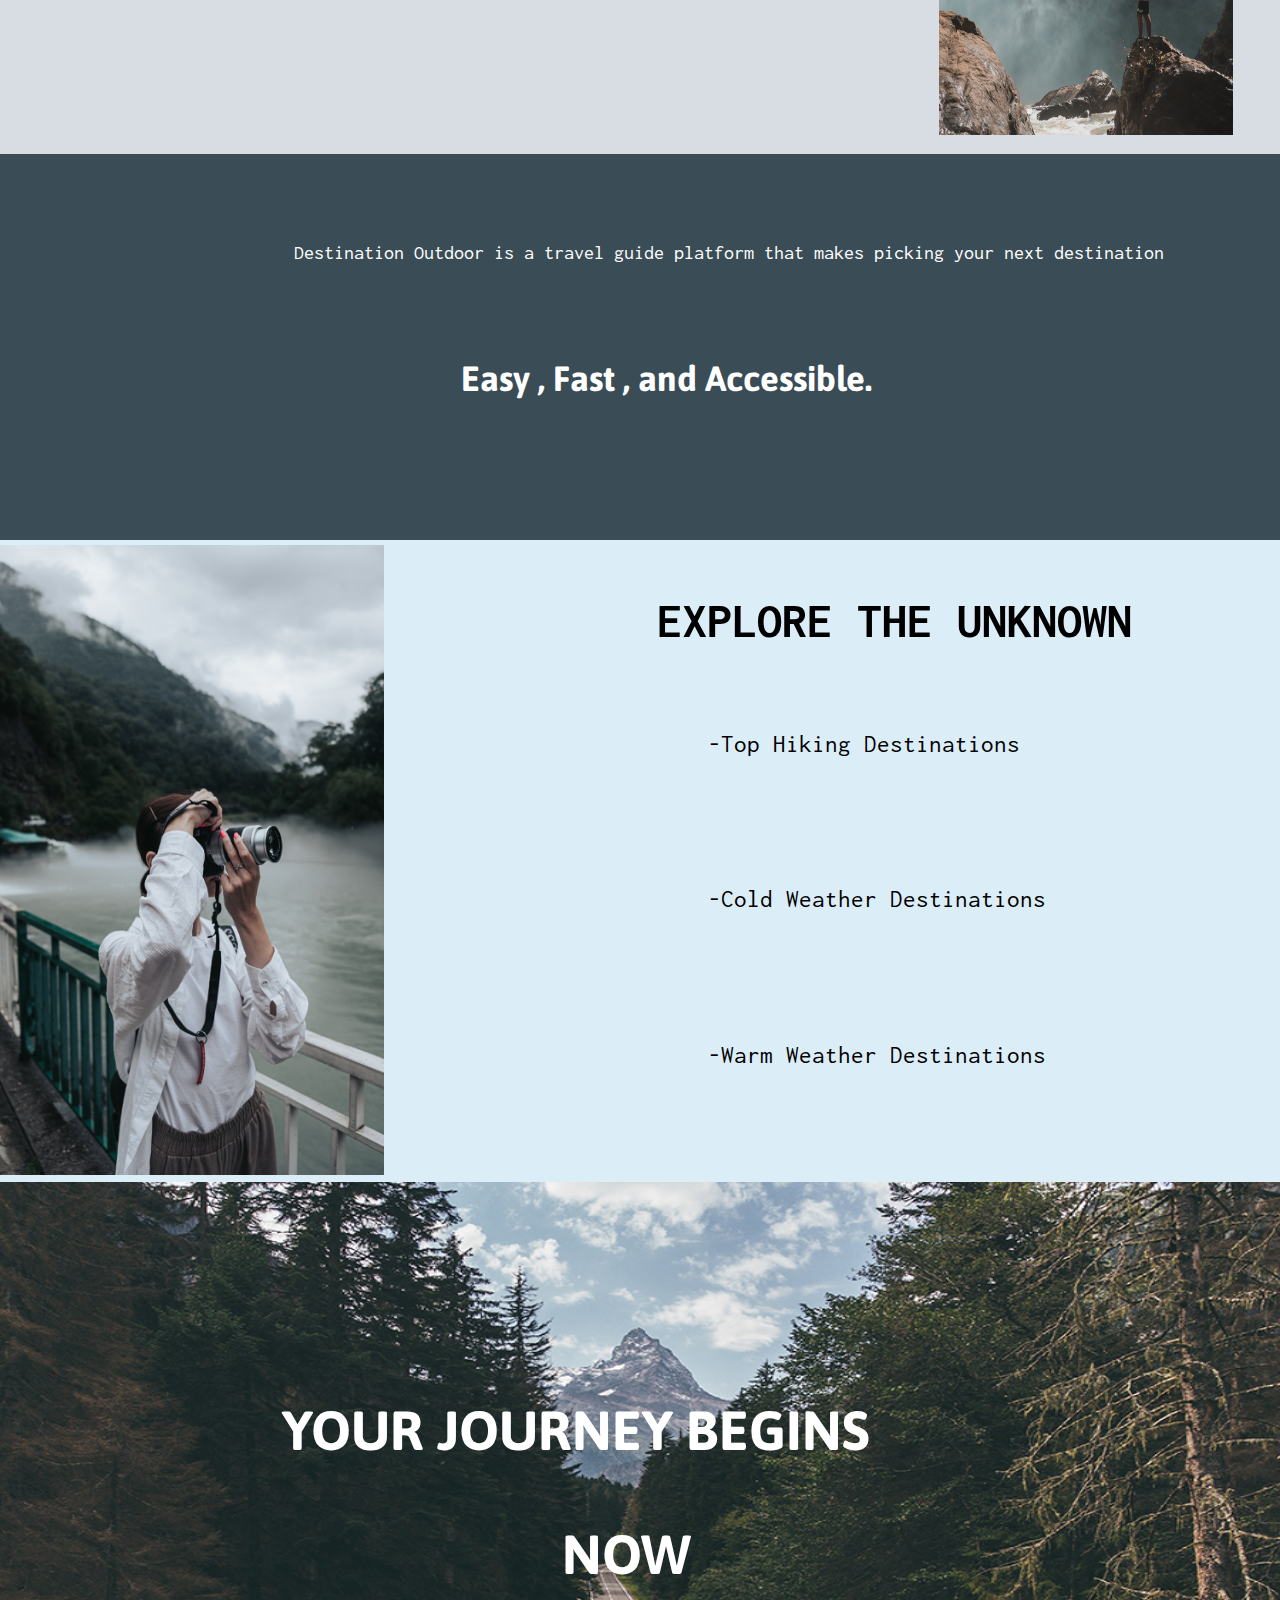
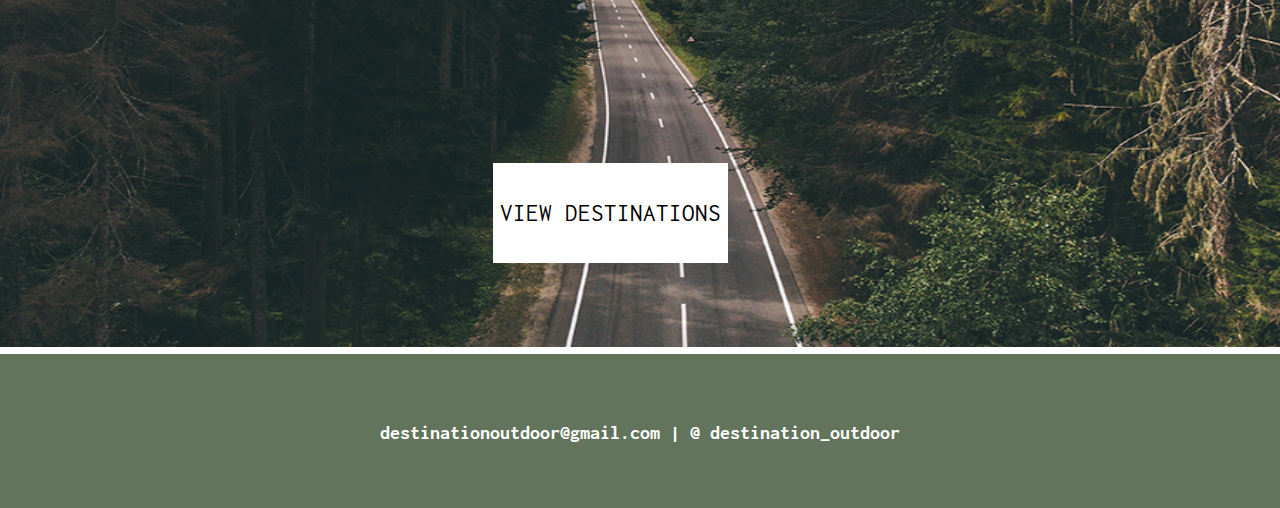
==== commit d337657e: "Update index.html" ====
--- a/index.html
+++ b/index.html
@@ -29,7 +29,7 @@
   <li class="About"></li><a href="page2.html">About Us</a>
 <a href="page3.html">Destinations</a>
 <a href="page4.html">Travel Guide</a>
-<a href="zjw320@lehigh.edu"><button>Subscribe</button></a>
+<a href="mailto:destinationoutdoor@gmail.com" subject="Subscribe"><button>Subscribe</button></a>
 </ul>
 </nav>
 </div>
@@ -73,7 +73,7 @@
    <p>BEGIN YOUR NEXT JOURNEY</p>
    </div>
    <div class="fancytext2">
-  <p>WITH DESTINATION OUTDOORS.</p>
+  <p>WITH DESTINATION OUTDOOR.</p>
    </div>
   
    </div>
--- a/style.css
+++ b/style.css
@@ -1192,4 +1192,48 @@
          font-size: 20px;
         font-family: 'Asap', sans-serif;
         font-family: 'Inconsolata', monospace;
+        }
+
+        @media screen and (max-width: 650px) {
+          .nav-text{
+            grid-column: 1/7;
+            background:#3A4C56;
+            }
+            .logo-img{
+            width: 10%;
+            height:10%;
+            padding-left: 2%;
+         
+            }
+            .About{
+            list-style-type: none;
+            list-style-type: none;
+  margin: 0;
+  padding: 0;
+            
+            
+            }
+            .nav-text button{
+              font-family: 'Asap', sans-serif;
+              font-size: 17px;
+              color: #ffff;
+              background-color: transparent;
+              border: 1px solid #ffff;
+            }
+            li,a{
+              font-family: 'Asap', sans-serif;
+              font-size: 17px;
+              color: #ffff;
+              text-decoration: none;
+              display: block;
+              width: 60px;
+             
+              
+              
+            }
+             ul li{
+              
+              list-style-type: none;
+             
+            }
         }